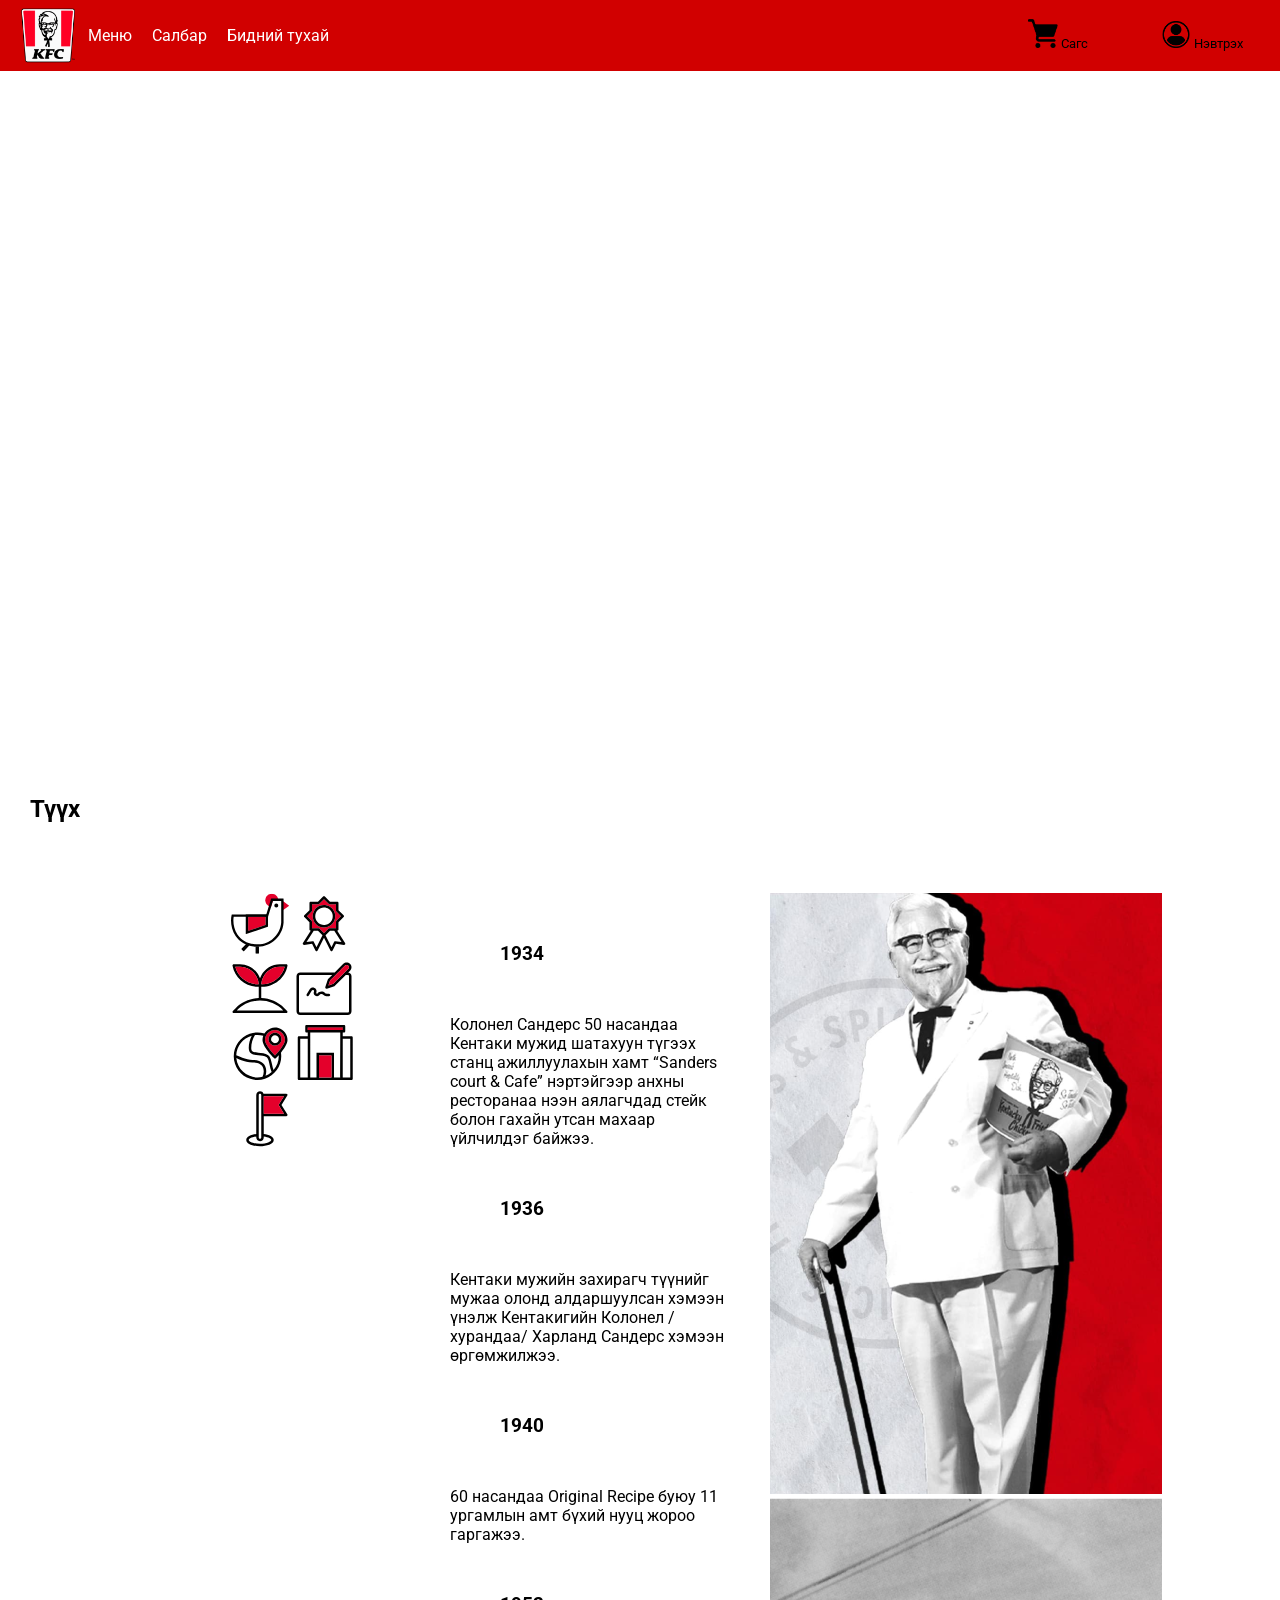
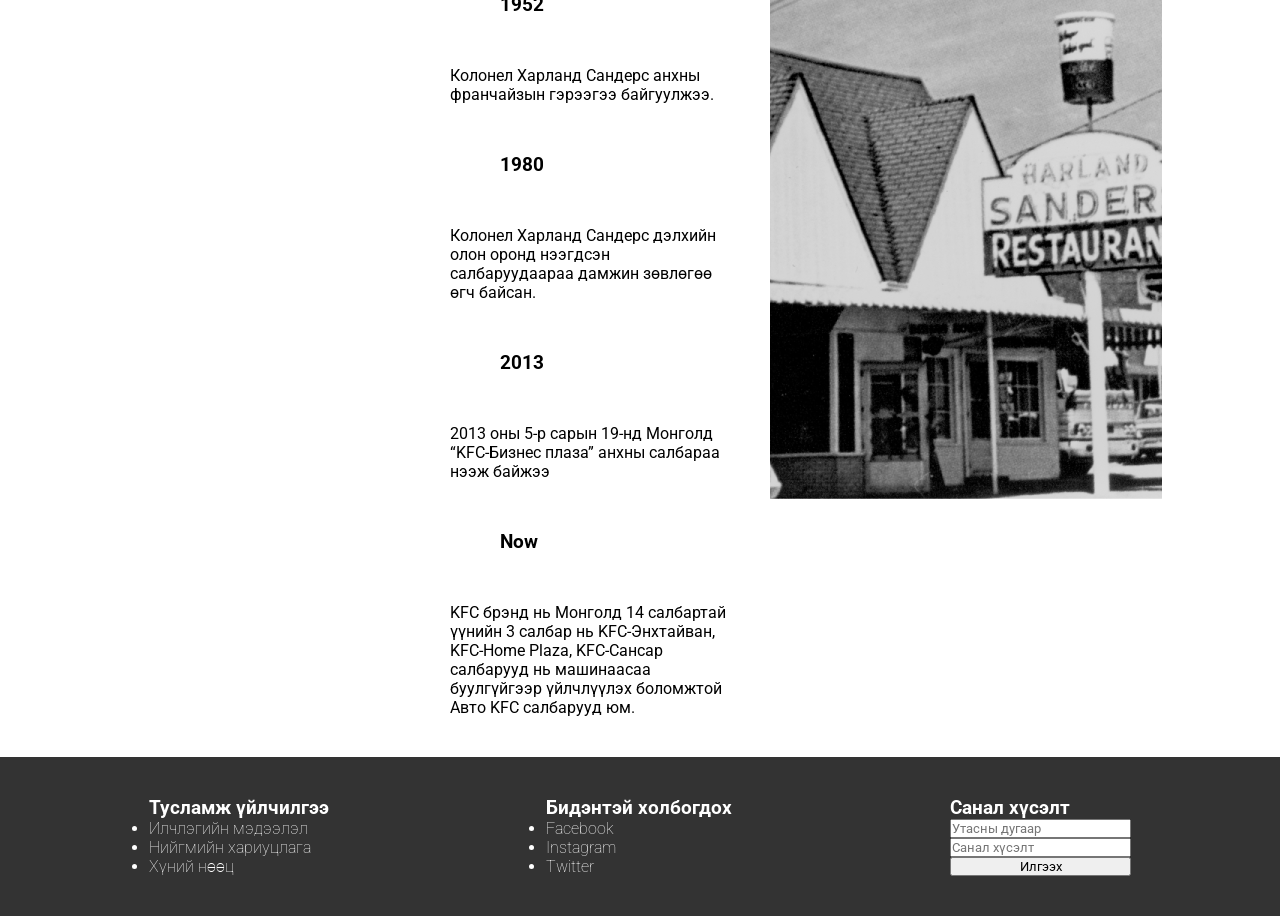
==== aboutus.html @ fdb45025 "about us page" ====
<!DOCTYPE html>
<html lang="en">
<head>
  <meta charset="UTF-8">
  <meta name="viewport" content="width=device-width, initial-scale=1.0">
  <title>About Us</title>
  <link rel="stylesheet" href="aboutusstyles.css">
  <link rel="preconnect" href="https://fonts.googleapis.com">
<link rel="preconnect" href="https://fonts.gstatic.com" crossorigin>
<link href="https://fonts.googleapis.com/css2?family=Roboto:ital,wght@0,100;0,300;0,400;0,500;0,700;0,900;1,100;1,300;1,400;1,500;1,700;1,900&display=swap" rel="stylesheet">
</head>
<body>
    <header>
        <div class="header-left">
          <img src="assets/logo.png" alt="Logo" class="logo">
          <nav>
            <ul>
              <li><a href="#">Меню</a></li>
              <li><a href="#">Салбар</a></li>
              <li><a href="#">Бидний тухай</a></li>
            </ul>
          </nav>
        </div>
        <div class="header-right">
            <button class="cart-button">
                <img src="assets/cart.png" alt="Shopping-cart" class="cart-icon">
                Сагс
              </button>
              <button class="login-button">
                <img src="assets/login.png" alt="Login" class="login-icon">
                Нэвтрэх
              </button>
        </div>
    </header>
    <section class="video-section">
        <iframe width="100%" height="690" src="https://www.youtube.com/embed/Ze1SqM2Y8bQ?si=yun4BFxRvjFlHe-i&amp;controls=0" title="YouTube video player" frameborder="0" allow="accelerometer; autoplay; clipboard-write; encrypted-media; gyroscope; picture-in-picture; web-share" referrerpolicy="strict-origin-when-cross-origin" allowfullscreen></iframe>
      </section>
  <section class="history-section">
    <h2>Түүх</h2>
    <div class="grid">
      <div class="grid-item">
        <img src="assets/icon1.svg" alt="Icon 1">
        <img src="assets/icon2.svg" alt="Icon 2">
        <img src="assets/icon3.svg" alt="Icon 3">
        <img src="assets/icon4.svg" alt="Icon 4">
        <img src="assets/icon5.svg" alt="Icon 5">
        <img src="assets/icon6.svg" alt="Icon 6">
        <img src="assets/icon7.svg" alt="Icon 7">
      </div>
      <div class="grid-item">
        <h3>1934</h3>
        <p>Колонел Сандерс 50 насандаа Кентаки мужид шатахуун түгээх станц
            ажиллуулахын хамт “Sanders court & Cafe” нэртэйгээр анхны ресторанаа
            нээн аялагчдад стейк болон гахайн утсан махаар үйлчилдэг байжээ.</p>
            <h3>1936</h3>
        <p>Кентаки мужийн захирагч түүнийг мужаа олонд алдаршуулсан хэмээн
            үнэлж Кентакигийн Колонел /хурандаа/ Харланд Сандерс
            хэмээн өргөмжилжээ.</p>
            <h3>1940</h3>
        <p>60 насандаа Original Recipe буюу 11 ургамлын амт бүхий
            нууц жороо гаргажээ.</p>
            <h3>1952</h3>
        <p>Колонел Харланд Сандерс анхны франчайзын гэрээгээ байгуулжээ.</p>
        <h3>1980</h3>
        <p>Колонел Харланд Сандерс дэлхийн олон оронд нээгдсэн салбаруудаараа дамжин зөвлөгөө өгч байсан.</p>
        <h3>2013</h3>
        <p>2013 оны 5-р сарын 19-нд Монголд “KFC-Бизнес плаза” анхны салбараа нээж байжээ</p>
        <h3>Now</h3>
        <p>KFC брэнд нь Монголд 14 салбартай үүнийн 3 салбар нь KFC-Энхтайван, KFC-Home Plaza,
            KFC-Сансар салбарууд нь машинаасаа буулгүйгээр үйлчлүүлэх боломжтой Авто KFC
            салбарууд юм.</p>
      </div>
      <div class="grid-item">
        <img src="assets/kfc-img1.png" alt="KFC Image 1">
        <img src="assets/kfc-img2.png" alt="KFC Image 2">
      </div>
    </div>
  </section>

  <footer>
      <div>
        <h3>Тусламж үйлчилгээ</h3>
        <ul>
          <li><a href="#">Илчлэгийн мэдээлэл</a></li>
          <li><a href="#">Нийгмийн хариуцлага</a></li>
          <li><a href="#">Хүний нөөц</a></li>
        </ul>
      </div>
      <div>
        <h3>Бидэнтэй холбогдох</h3>
        <ul>
          <li><a href="https://www.facebook.com/KFC.Mongolia/">Facebook</a></li>
          <li><a href="https://www.instagram.com/kfc_mongolia/">Instagram</a></li>
          <li><a href="https://twitter.com/MongoliaKfc">Twitter</a></li>
        </ul>
      </div>
      <div id="comment">
        <h3>Санал хүсэлт</h3>
        <input type="text" placeholder="Утасны дугаар">
        <input type="text" placeholder="Санал хүсэлт">
        <button>Илгээх</button>
      </div>
  </footer>
</body>
</html>
---- aboutusstyles.css ----
*{
  font-family: 'Roboto', sans-serif;
  margin: 0;
  padding: 0;
}
header {
    display: flex;
    justify-content: space-between;
    align-items: center;
    padding: 8px;
    background-color: hsl(0, 100%, 41%);
    color: white;
}
nav ul {
  display: flex;
  list-style-type: none;
}
nav li {
  margin-right: 20px;
}
nav a{
  color: white;
  text-decoration: none;
}
.logo {
    max-width: 80px;
    max-height: 80px;
}
.header-left {
  display: flex;
  flex-direction: row;
  align-items: center;
}
  .header-left h1 {
    margin-right: 20px;
  }
  .cart-button, .login-button {
    width: 140px;
    height: 50px;
    margin-left: auto;
    background-color: transparent;
    border: none;
    cursor: pointer;
  }
  .cart-icon, .login-icon{
    max-width: 30px;
    max-height: 30px;
  }
  .video-section {
    margin: 0;
  }
  .history-section {
    padding: 30px;
  }
  .history-section h2 {
    margin-bottom: 60px; 
}
  .grid {
    justify-content: center;
    display: grid;
    grid-template-columns: 200px 300px 300px;
    grid-gap: 20px;
  }
  .grid-item {
    border: none;
    padding: 10px;
  }
  .grid-item h3 {
    display: inline-block;
    width: 150px;
    margin: 50px;
  }
  footer {
    padding: 40px;
    color: white;
    background-color: #333;
    display: flex;
    justify-content: space-around;
  }
  footer ul li a{
    color: white;
    text-decoration: none;
    list-style-type: none;
    font-weight: 10;
  }
  #comment{
    display: flex;
    flex-direction: column;
  }
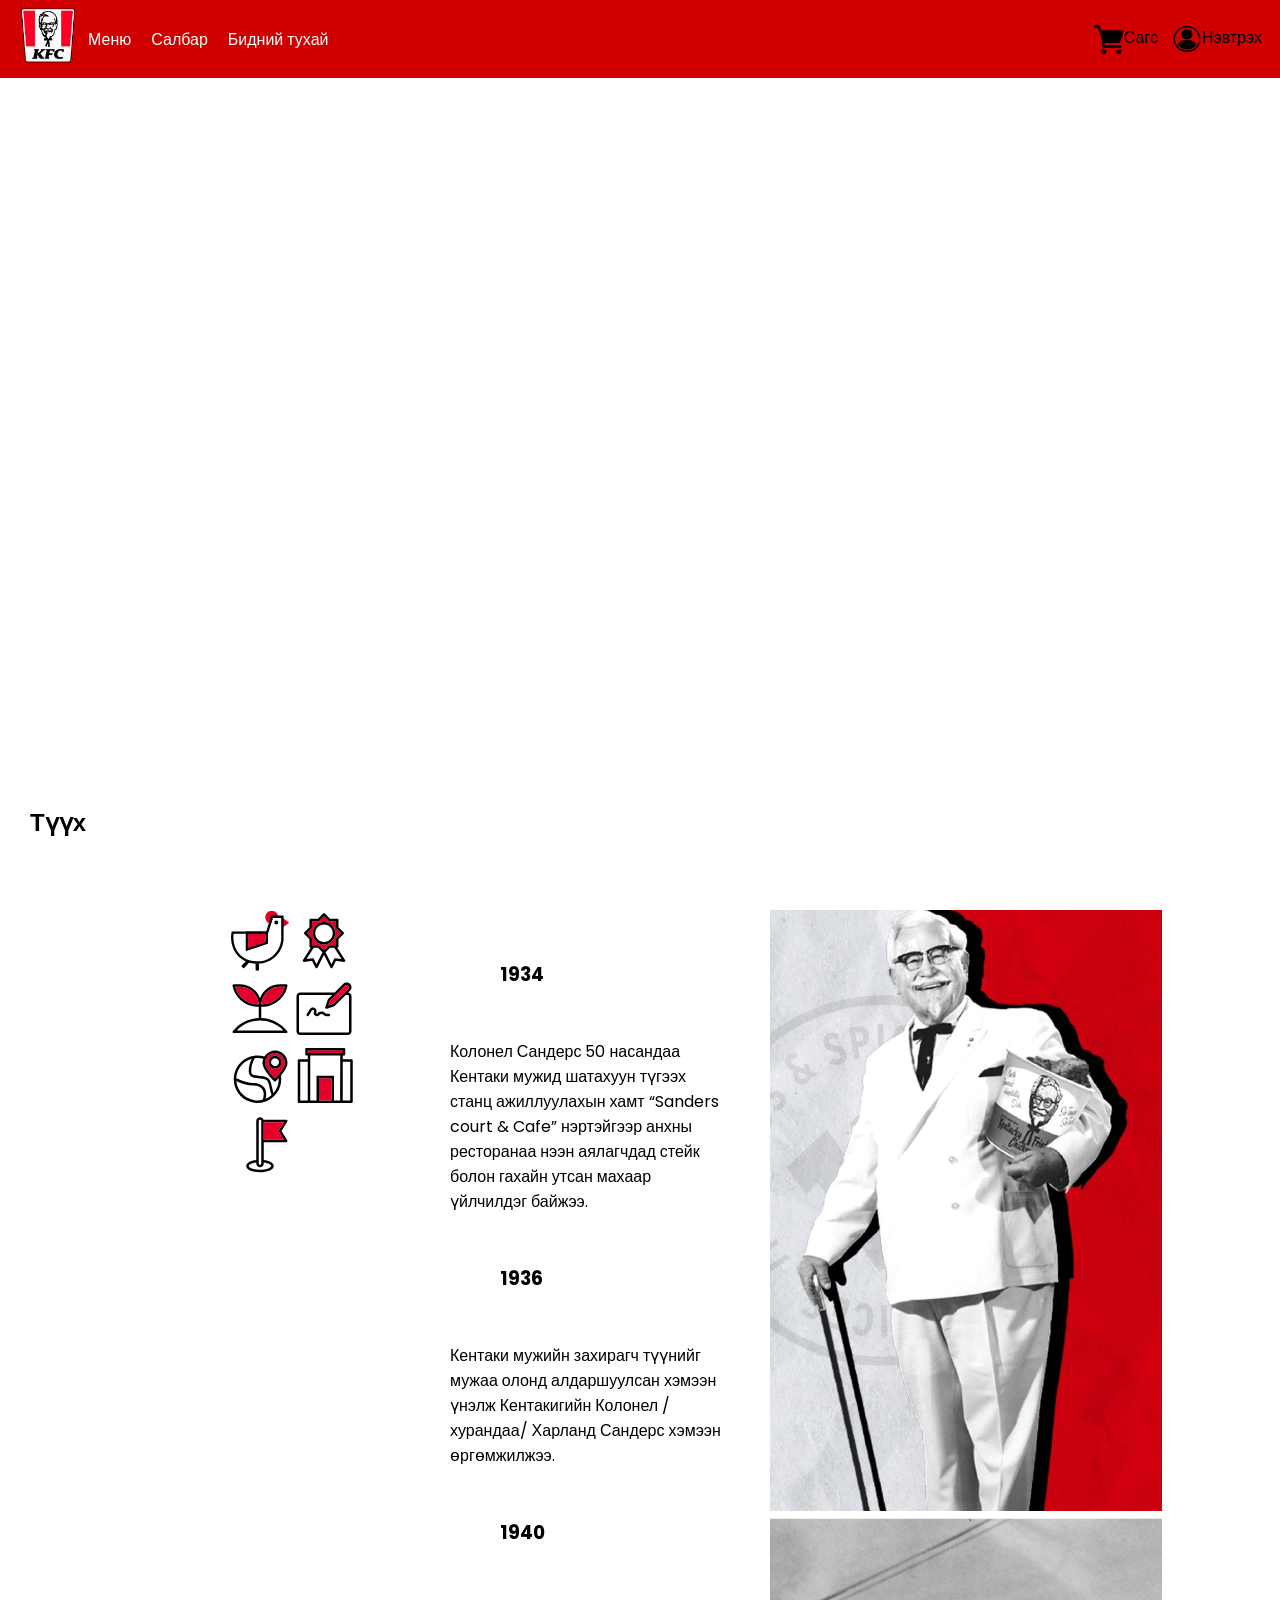
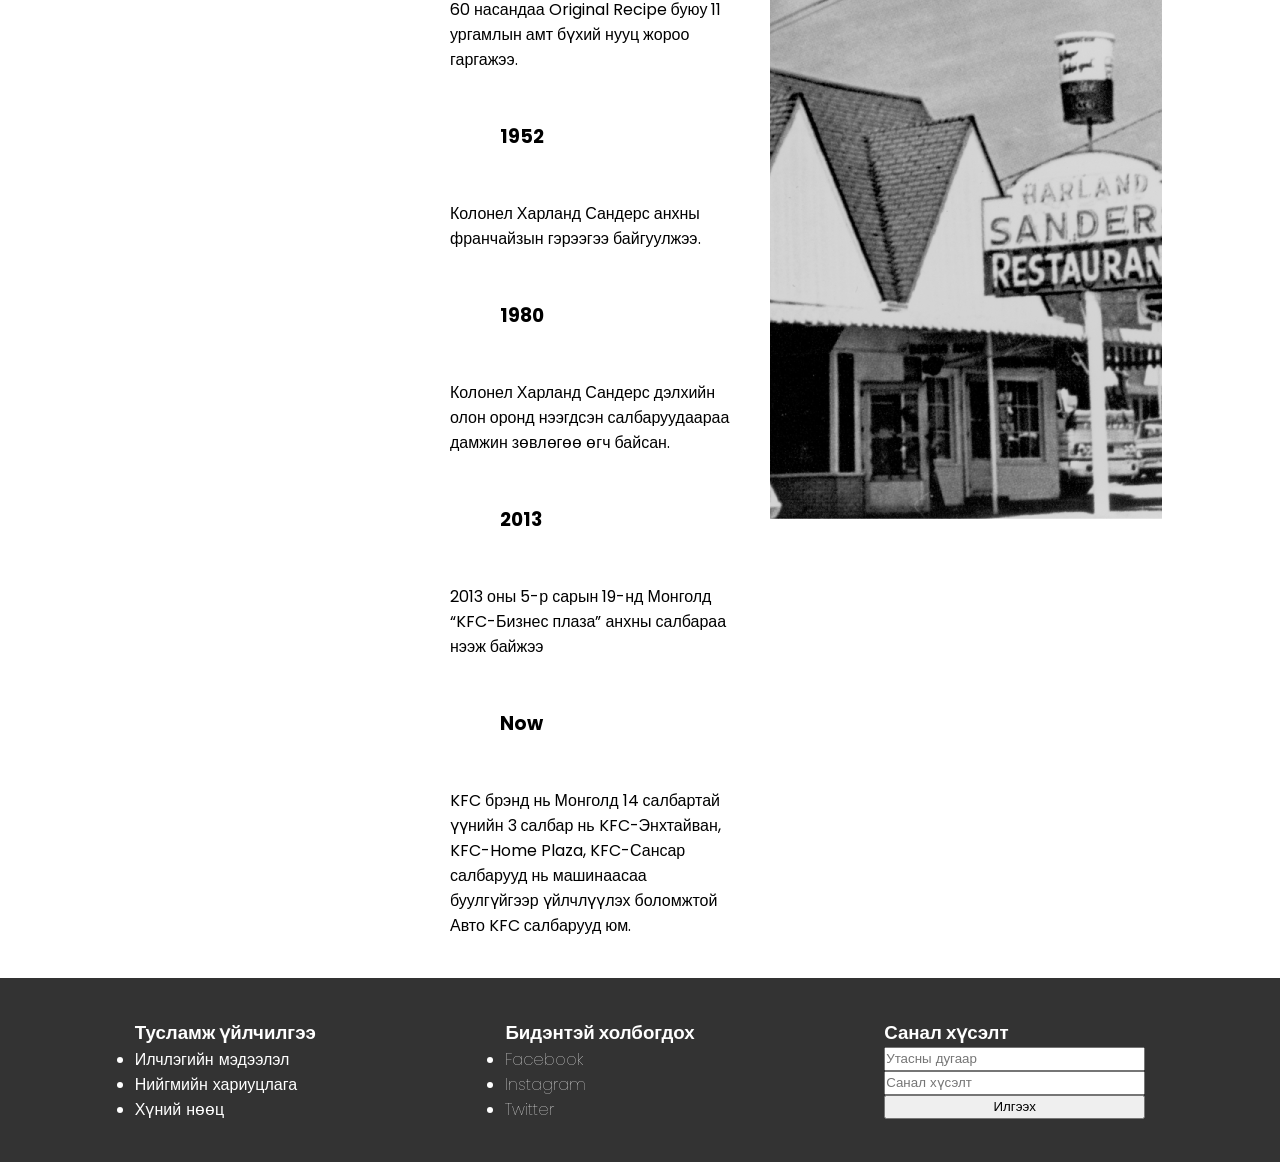
==== commit a3edd5c0: "header" ====
--- a/aboutus.html
+++ b/aboutus.html
@@ -1,83 +1,115 @@
 <!DOCTYPE html>
 <html lang="en">
-<head>
-  <meta charset="UTF-8">
-  <meta name="viewport" content="width=device-width, initial-scale=1.0">
-  <title>About Us</title>
-  <link rel="stylesheet" href="aboutusstyles.css">
-  <link rel="preconnect" href="https://fonts.googleapis.com">
-<link rel="preconnect" href="https://fonts.gstatic.com" crossorigin>
-<link href="https://fonts.googleapis.com/css2?family=Roboto:ital,wght@0,100;0,300;0,400;0,500;0,700;0,900;1,100;1,300;1,400;1,500;1,700;1,900&display=swap" rel="stylesheet">
-</head>
-<body>
+  <head>
+    <meta charset="UTF-8" />
+    <meta name="viewport" content="width=device-width, initial-scale=1.0" />
+    <title>About Us</title>
+    <link rel="stylesheet" href="aboutusstyles.css" />
+    <link rel="preconnect" href="https://fonts.googleapis.com" />
+    <link rel="preconnect" href="https://fonts.gstatic.com" crossorigin />
+    <link
+      href="https://fonts.googleapis.com/css2?family=Poppins:ital,wght@0,100;0,200;0,300;0,400;0,500;0,600;0,700;0,800;0,900;1,100;1,200;1,300;1,400;1,500;1,600;1,700;1,800;1,900&display=swap"
+      rel="stylesheet"
+    />
+  </head>
+  <body>
     <header>
-        <div class="header-left">
-          <img src="assets/logo.png" alt="Logo" class="logo">
-          <nav>
-            <ul>
-              <li><a href="#">Меню</a></li>
-              <li><a href="#">Салбар</a></li>
-              <li><a href="#">Бидний тухай</a></li>
-            </ul>
-          </nav>
-        </div>
-        <div class="header-right">
-            <button class="cart-button">
-                <img src="assets/cart.png" alt="Shopping-cart" class="cart-icon">
-                Сагс
-              </button>
-              <button class="login-button">
-                <img src="assets/login.png" alt="Login" class="login-icon">
-                Нэвтрэх
-              </button>
-        </div>
+      <div class="header-left">
+        <a href="index.html"><img src="assets/logo.png" class="logo" /></a>
+        <nav>
+          <ul>
+            <li><a href="menu.html">Меню</a></li>
+            <li><a href="branch.html">Салбар</a></li>
+            <li><a href="aboutus.html">Бидний тухай</a></li>
+          </ul>
+        </nav>
+      </div>
+      <div class="header-right">
+        <a href="order.html">
+          <img
+            src="assets/cart.png"
+            alt="Shopping-cart"
+            class="cart-icon"
+          />Сагс</a
+        >
+        <a href="login.html">
+          <img
+            src="assets/login.png"
+            alt="login"
+            class="login-icon"
+          />Нэвтрэх</a
+        >
+      </div>
     </header>
     <section class="video-section">
-        <iframe width="100%" height="690" src="https://www.youtube.com/embed/Ze1SqM2Y8bQ?si=yun4BFxRvjFlHe-i&amp;controls=0" title="YouTube video player" frameborder="0" allow="accelerometer; autoplay; clipboard-write; encrypted-media; gyroscope; picture-in-picture; web-share" referrerpolicy="strict-origin-when-cross-origin" allowfullscreen></iframe>
-      </section>
-  <section class="history-section">
-    <h2>Түүх</h2>
-    <div class="grid">
-      <div class="grid-item">
-        <img src="assets/icon1.svg" alt="Icon 1">
-        <img src="assets/icon2.svg" alt="Icon 2">
-        <img src="assets/icon3.svg" alt="Icon 3">
-        <img src="assets/icon4.svg" alt="Icon 4">
-        <img src="assets/icon5.svg" alt="Icon 5">
-        <img src="assets/icon6.svg" alt="Icon 6">
-        <img src="assets/icon7.svg" alt="Icon 7">
+      <iframe
+        width="100%"
+        height="690"
+        src="https://www.youtube.com/embed/Ze1SqM2Y8bQ?si=yun4BFxRvjFlHe-i&amp;controls=0"
+        title="YouTube video player"
+        frameborder="0"
+        allow="accelerometer; autoplay; clipboard-write; encrypted-media; gyroscope; picture-in-picture; web-share"
+        referrerpolicy="strict-origin-when-cross-origin"
+        allowfullscreen
+      ></iframe>
+    </section>
+    <section class="history-section">
+      <h2>Түүх</h2>
+      <div class="grid">
+        <div class="grid-item">
+          <img src="assets/icon1.svg" alt="Icon 1" />
+          <img src="assets/icon2.svg" alt="Icon 2" />
+          <img src="assets/icon3.svg" alt="Icon 3" />
+          <img src="assets/icon4.svg" alt="Icon 4" />
+          <img src="assets/icon5.svg" alt="Icon 5" />
+          <img src="assets/icon6.svg" alt="Icon 6" />
+          <img src="assets/icon7.svg" alt="Icon 7" />
+        </div>
+        <div class="grid-item">
+          <h3>1934</h3>
+          <p>
+            Колонел Сандерс 50 насандаа Кентаки мужид шатахуун түгээх станц
+            ажиллуулахын хамт “Sanders court & Cafe” нэртэйгээр анхны ресторанаа
+            нээн аялагчдад стейк болон гахайн утсан махаар үйлчилдэг байжээ.
+          </p>
+          <h3>1936</h3>
+          <p>
+            Кентаки мужийн захирагч түүнийг мужаа олонд алдаршуулсан хэмээн
+            үнэлж Кентакигийн Колонел /хурандаа/ Харланд Сандерс хэмээн
+            өргөмжилжээ.
+          </p>
+          <h3>1940</h3>
+          <p>
+            60 насандаа Original Recipe буюу 11 ургамлын амт бүхий нууц жороо
+            гаргажээ.
+          </p>
+          <h3>1952</h3>
+          <p>Колонел Харланд Сандерс анхны франчайзын гэрээгээ байгуулжээ.</p>
+          <h3>1980</h3>
+          <p>
+            Колонел Харланд Сандерс дэлхийн олон оронд нээгдсэн салбаруудаараа
+            дамжин зөвлөгөө өгч байсан.
+          </p>
+          <h3>2013</h3>
+          <p>
+            2013 оны 5-р сарын 19-нд Монголд “KFC-Бизнес плаза” анхны салбараа
+            нээж байжээ
+          </p>
+          <h3>Now</h3>
+          <p>
+            KFC брэнд нь Монголд 14 салбартай үүнийн 3 салбар нь KFC-Энхтайван,
+            KFC-Home Plaza, KFC-Сансар салбарууд нь машинаасаа буулгүйгээр
+            үйлчлүүлэх боломжтой Авто KFC салбарууд юм.
+          </p>
+        </div>
+        <div class="grid-item">
+          <img src="assets/kfc-img1.png" alt="KFC Image 1" />
+          <img src="assets/kfc-img2.png" alt="KFC Image 2" />
+        </div>
       </div>
-      <div class="grid-item">
-        <h3>1934</h3>
-        <p>Колонел Сандерс 50 насандаа Кентаки мужид шатахуун түгээх станц
-            ажиллуулахын хамт “Sanders court & Cafe” нэртэйгээр анхны ресторанаа
-            нээн аялагчдад стейк болон гахайн утсан махаар үйлчилдэг байжээ.</p>
-            <h3>1936</h3>
-        <p>Кентаки мужийн захирагч түүнийг мужаа олонд алдаршуулсан хэмээн
-            үнэлж Кентакигийн Колонел /хурандаа/ Харланд Сандерс
-            хэмээн өргөмжилжээ.</p>
-            <h3>1940</h3>
-        <p>60 насандаа Original Recipe буюу 11 ургамлын амт бүхий
-            нууц жороо гаргажээ.</p>
-            <h3>1952</h3>
-        <p>Колонел Харланд Сандерс анхны франчайзын гэрээгээ байгуулжээ.</p>
-        <h3>1980</h3>
-        <p>Колонел Харланд Сандерс дэлхийн олон оронд нээгдсэн салбаруудаараа дамжин зөвлөгөө өгч байсан.</p>
-        <h3>2013</h3>
-        <p>2013 оны 5-р сарын 19-нд Монголд “KFC-Бизнес плаза” анхны салбараа нээж байжээ</p>
-        <h3>Now</h3>
-        <p>KFC брэнд нь Монголд 14 салбартай үүнийн 3 салбар нь KFC-Энхтайван, KFC-Home Plaza,
-            KFC-Сансар салбарууд нь машинаасаа буулгүйгээр үйлчлүүлэх боломжтой Авто KFC
-            салбарууд юм.</p>
-      </div>
-      <div class="grid-item">
-        <img src="assets/kfc-img1.png" alt="KFC Image 1">
-        <img src="assets/kfc-img2.png" alt="KFC Image 2">
-      </div>
-    </div>
-  </section>
+    </section>
 
-  <footer>
+    <footer>
       <div>
         <h3>Тусламж үйлчилгээ</h3>
         <ul>
@@ -90,16 +122,18 @@
         <h3>Бидэнтэй холбогдох</h3>
         <ul>
           <li><a href="https://www.facebook.com/KFC.Mongolia/">Facebook</a></li>
-          <li><a href="https://www.instagram.com/kfc_mongolia/">Instagram</a></li>
+          <li>
+            <a href="https://www.instagram.com/kfc_mongolia/">Instagram</a>
+          </li>
           <li><a href="https://twitter.com/MongoliaKfc">Twitter</a></li>
         </ul>
       </div>
       <div id="comment">
         <h3>Санал хүсэлт</h3>
-        <input type="text" placeholder="Утасны дугаар">
-        <input type="text" placeholder="Санал хүсэлт">
+        <input type="text" placeholder="Утасны дугаар" />
+        <input type="text" placeholder="Санал хүсэлт" />
         <button>Илгээх</button>
       </div>
-  </footer>
-</body>
+    </footer>
+  </body>
 </html>
--- a/aboutusstyles.css
+++ b/aboutusstyles.css
@@ -1,15 +1,15 @@
-*{
-  font-family: 'Roboto', sans-serif;
+* {
+  font-family: "Poppins", sans-serif;
   margin: 0;
   padding: 0;
 }
 header {
-    display: flex;
-    justify-content: space-between;
-    align-items: center;
-    padding: 8px;
-    background-color: hsl(0, 100%, 41%);
-    color: white;
+  display: flex;
+  justify-content: space-between;
+  align-items: center;
+  padding: 8px;
+  background-color: hsl(0, 100%, 41%);
+  color: white;
 }
 nav ul {
   display: flex;
@@ -18,75 +18,74 @@
 nav li {
   margin-right: 20px;
 }
-nav a{
+nav a {
   color: white;
   text-decoration: none;
 }
 .logo {
-    max-width: 80px;
-    max-height: 80px;
+  max-width: 80px;
+  max-height: 80px;
 }
 .header-left {
   display: flex;
   flex-direction: row;
   align-items: center;
 }
-  .header-left h1 {
-    margin-right: 20px;
-  }
-  .cart-button, .login-button {
-    width: 140px;
-    height: 50px;
-    margin-left: auto;
-    background-color: transparent;
-    border: none;
-    cursor: pointer;
-  }
-  .cart-icon, .login-icon{
-    max-width: 30px;
-    max-height: 30px;
-  }
-  .video-section {
-    margin: 0;
-  }
-  .history-section {
-    padding: 30px;
-  }
-  .history-section h2 {
-    margin-bottom: 60px; 
+.cart-icon,
+.login-icon {
+  max-width: 30px;
+  max-height: 30px;
+  margin-left: auto;
+  background-color: transparent;
+  border: none;
+  cursor: pointer;
 }
-  .grid {
-    justify-content: center;
-    display: grid;
-    grid-template-columns: 200px 300px 300px;
-    grid-gap: 20px;
-  }
-  .grid-item {
-    border: none;
-    padding: 10px;
-  }
-  .grid-item h3 {
-    display: inline-block;
-    width: 150px;
-    margin: 50px;
-  }
-  footer {
-    padding: 40px;
-    color: white;
-    background-color: #333;
-    display: flex;
-    justify-content: space-around;
-  }
-  footer ul li a{
-    color: white;
-    text-decoration: none;
-    list-style-type: none;
-    font-weight: 10;
-  }
-  #comment{
-    display: flex;
-    flex-direction: column;
-  }
-
-
-
+.header-right a {
+  color: black;
+  text-decoration: none;
+  margin-right: 10px;
+}
+.header-right img {
+  vertical-align: middle;
+}
+.video-section {
+  margin: 0;
+}
+.history-section {
+  padding: 30px;
+}
+.history-section h2 {
+  margin-bottom: 60px;
+}
+.grid {
+  justify-content: center;
+  display: grid;
+  grid-template-columns: 200px 300px 300px;
+  grid-gap: 20px;
+}
+.grid-item {
+  border: none;
+  padding: 10px;
+}
+.grid-item h3 {
+  display: inline-block;
+  width: 150px;
+  margin: 50px;
+}
+footer {
+  padding: 40px;
+  color: white;
+  background-color: #333;
+  display: flex;
+  justify-content: space-around;
+}
+footer ul li a {
+  color: white;
+  text-decoration: none;
+  list-style-type: none;
+  font-weight: 10;
+}
+#comment {
+  display: flex;
+  flex-direction: column;
+}
